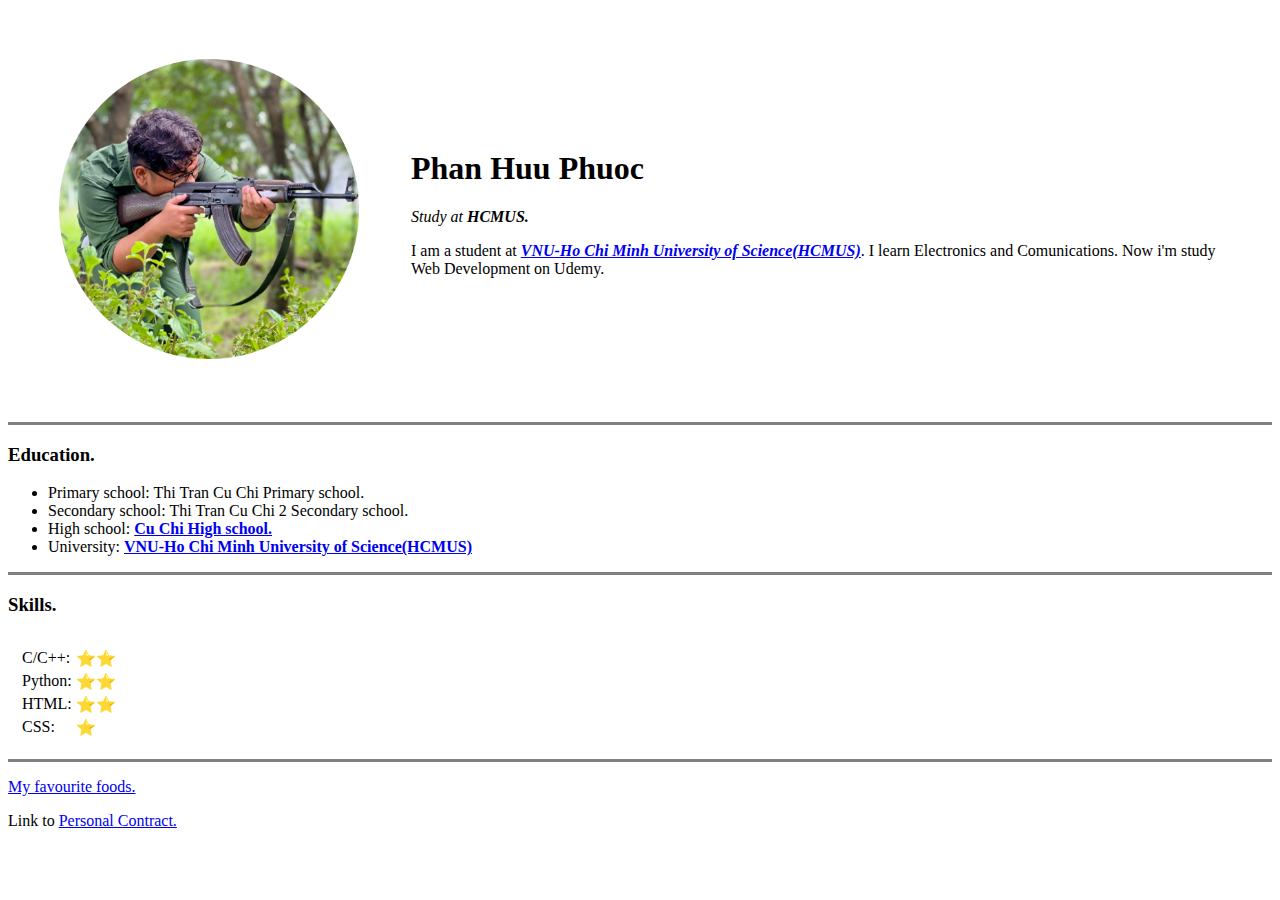
==== index.html @ dd3e1162 "Rename Index.html to index.html" ====
<!DOCTYPE html>
<html lang="en">
<head>
    <meta charset="UTF-8">
    <meta http-equiv="X-UA-Compatible" content="IE=chrome">
    <meta name="viewport" content="width=device-width, initial-scale=1.0">
    <title>	🧑‍💻Phuoc'c Personal Site.</title>
</head>

<body>
    <table cellspacing="50">
        <tr>
            <td><img src="Image/Phuoc.png" alt="Phuoc profile image" width="300" height="300"></td>
            <td>
                <h1>Phan Huu Phuoc</h1>
                <p><em>Study at <strong>HCMUS.</strong> </em></p>
                <p>I am a student at <em><strong><a href="https://www.hcmus.edu.vn/">VNU-Ho Chi Minh University of Science(HCMUS)</a></strong></em>. I learn
                Electronics and Comunications. Now i'm study Web Development on Udemy.</p>
            </td>
        </tr>
    </table>
    <hr size="3" noshade="">
    <h3><strong>Education.</strong></h3>
    <ul>
        <li>Primary school: Thi Tran Cu Chi Primary school. </li>
        <li>Secondary school: Thi Tran Cu Chi 2 Secondary school.</li>
        <li>High school: <strong><a href="https://thptcuchi.hcm.edu.vn/">Cu Chi High school.</a></strong></li>
        <li>University: <strong><a href="https://www.hcmus.edu.vn/">VNU-Ho Chi Minh University of Science(HCMUS)</a></strong></li>
    </ul>
    <hr size="3" noshade="">
    <h3>Skills.</h3>
    <table cellspacing="10">
        <tr>
            <td>
                <table>
                    <tr>
                        <td>C/C++:</td>
                        <td>⭐⭐</td>
                    </tr>
                    <tr>
                        <td>Python:</td>
                        <td>⭐⭐</td>
                    </tr>
                    <tr>
                        <td>HTML:</td>
                        <td>⭐⭐</td>
                    </tr>
                    <tr>
                        <td>CSS:</td>
                        <td>⭐</td>
                    </tr>
                </table>
            </td>
        </tr>
    </table>
    <hr size="3" noshade>
    <p><a href="Favouritefood.html"> My favourite foods.</a></p>
        <p>Link to <a href="PersonalContract.html">Personal Contract.</a></p>
</body>

</html>
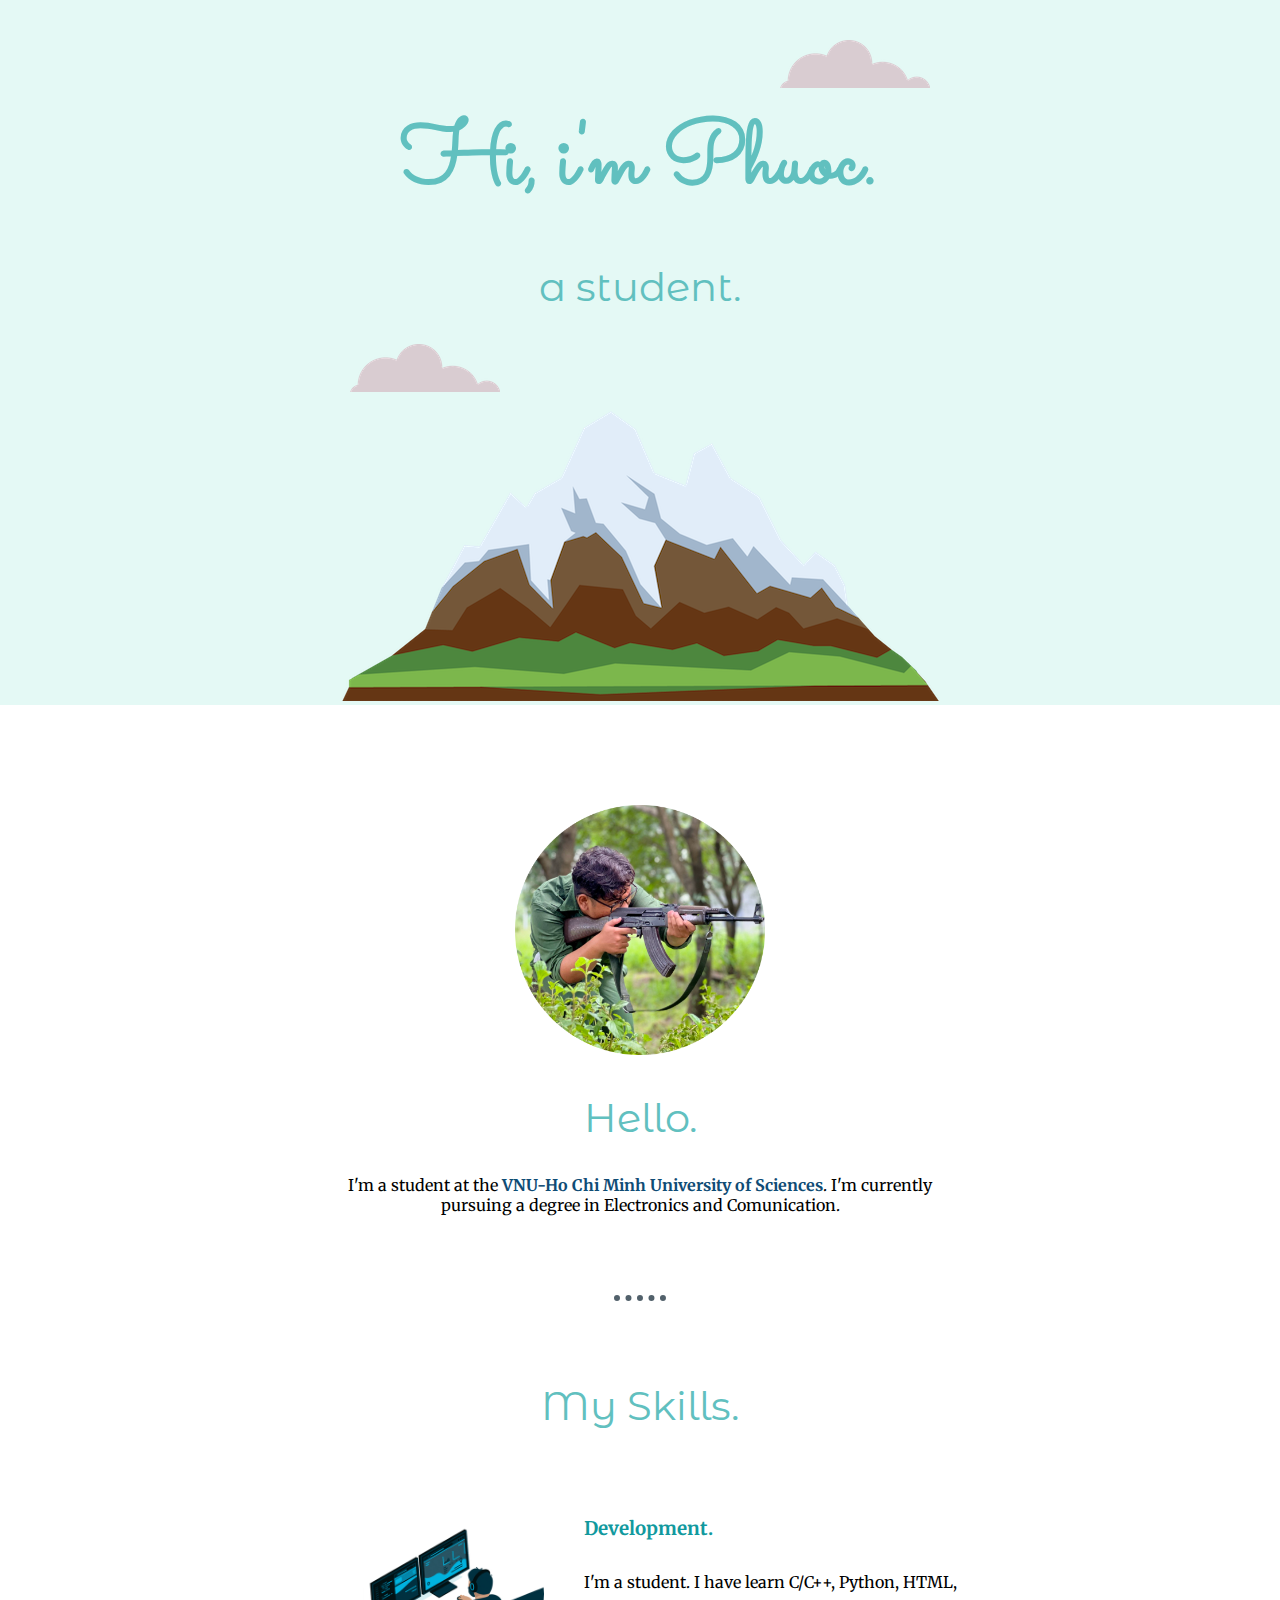
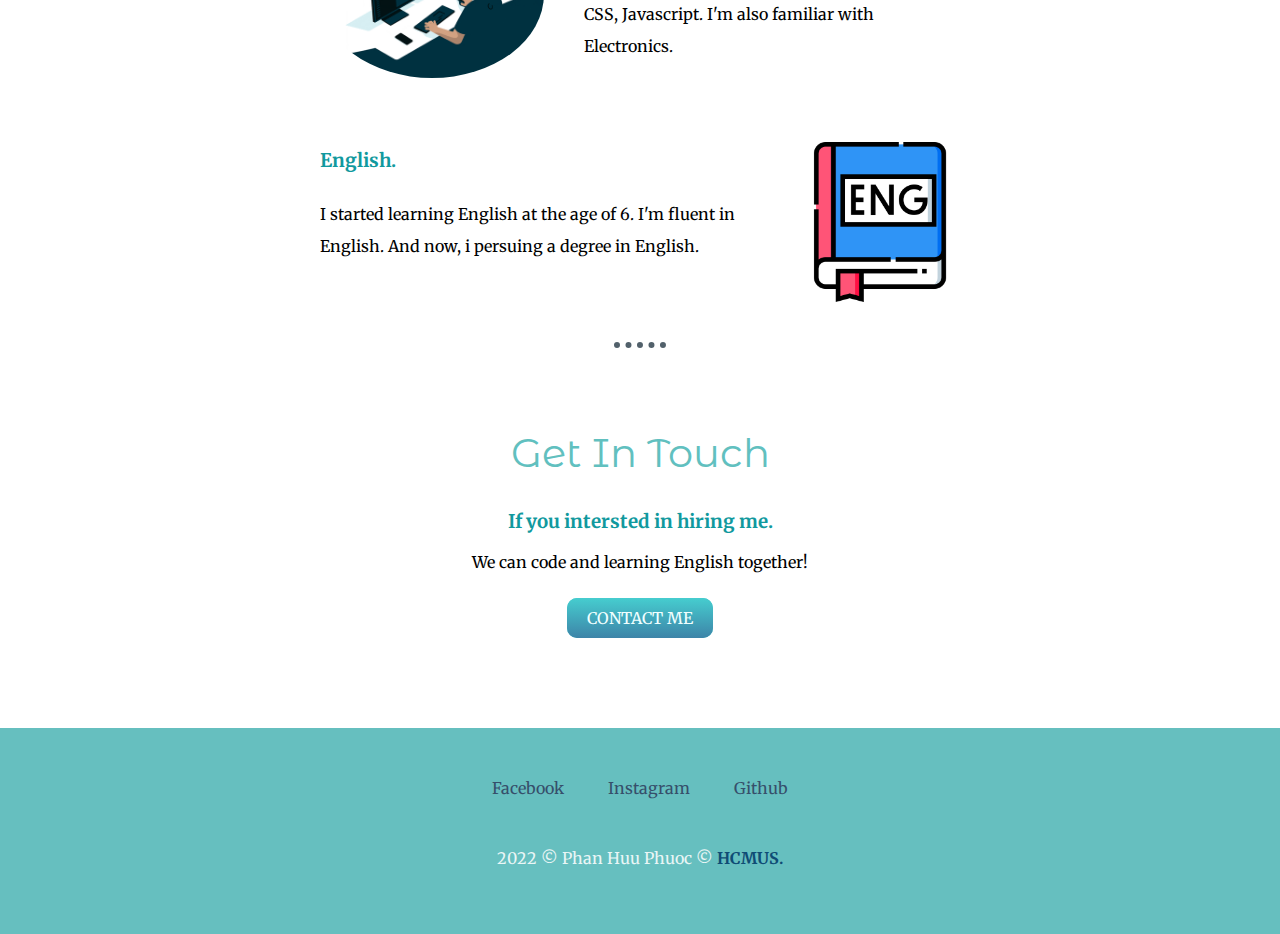
==== commit f8a1e520: "Update new Personal Site." ====
--- a/index.html
+++ b/index.html
@@ -1,61 +1,78 @@
 <!DOCTYPE html>
 <html lang="en">
+
 <head>
     <meta charset="UTF-8">
-    <meta http-equiv="X-UA-Compatible" content="IE=chrome">
+    <meta http-equiv="X-UA-Compatible" content="IE=edge">
     <meta name="viewport" content="width=device-width, initial-scale=1.0">
-    <title>	🧑‍💻Phuoc'c Personal Site.</title>
+    <title>Phan Huu Phuoc</title>
+    <link rel="stylesheet" href="css/styles.css">
+    <link rel="apple-touch-icon" sizes="180x180" href="favicon_io/android-chrome-192x192.png">
+    <link rel="icon" type="image/png" sizes="32x32" href="favicon_io/favicon-32x32.png">
+    <link rel="icon" type="image/png" sizes="16x16" href="favicon_io/favicon-16x16.png">
+    <link rel="manifest" href="/site.webmanifest">
+    <link rel="preconnect" href="https://fonts.googleapis.com">
+    <link rel="preconnect" href="https://fonts.gstatic.com" crossorigin>
+    <link
+        href="https://fonts.googleapis.com/css2?family=Merriweather&family=Oleo+Script+Swash+Caps&family=Righteous&family=Sacramento&display=swap"
+        rel="stylesheet">
+    <link href="https://fonts.googleapis.com/css2?family=Montserrat+Alternates&display=swap" rel="stylesheet">
 </head>
 
 <body>
-    <table cellspacing="50">
-        <tr>
-            <td><img src="Image/Phuoc.png" alt="Phuoc profile image" width="300" height="300"></td>
-            <td>
-                <h1>Phan Huu Phuoc</h1>
-                <p><em>Study at <strong>HCMUS.</strong> </em></p>
-                <p>I am a student at <em><strong><a href="https://www.hcmus.edu.vn/">VNU-Ho Chi Minh University of Science(HCMUS)</a></strong></em>. I learn
-                Electronics and Comunications. Now i'm study Web Development on Udemy.</p>
-            </td>
-        </tr>
-    </table>
-    <hr size="3" noshade="">
-    <h3><strong>Education.</strong></h3>
-    <ul>
-        <li>Primary school: Thi Tran Cu Chi Primary school. </li>
-        <li>Secondary school: Thi Tran Cu Chi 2 Secondary school.</li>
-        <li>High school: <strong><a href="https://thptcuchi.hcm.edu.vn/">Cu Chi High school.</a></strong></li>
-        <li>University: <strong><a href="https://www.hcmus.edu.vn/">VNU-Ho Chi Minh University of Science(HCMUS)</a></strong></li>
-    </ul>
-    <hr size="3" noshade="">
-    <h3>Skills.</h3>
-    <table cellspacing="10">
-        <tr>
-            <td>
-                <table>
-                    <tr>
-                        <td>C/C++:</td>
-                        <td>⭐⭐</td>
-                    </tr>
-                    <tr>
-                        <td>Python:</td>
-                        <td>⭐⭐</td>
-                    </tr>
-                    <tr>
-                        <td>HTML:</td>
-                        <td>⭐⭐</td>
-                    </tr>
-                    <tr>
-                        <td>CSS:</td>
-                        <td>⭐</td>
-                    </tr>
-                </table>
-            </td>
-        </tr>
-    </table>
-    <hr size="3" noshade>
-    <p><a href="Favouritefood.html"> My favourite foods.</a></p>
-        <p>Link to <a href="PersonalContract.html">Personal Contract.</a></p>
+    <div class="top-container">
+        <img class="top-cloud" src="images/cloud.png" alt="clound-img">
+        <h1 class="name">Hi, i'm Phuoc.</h1>
+        <h2 class="stu">a student.</h2>
+        <img class="bottom-cloud" src="images/cloud.png" alt="clound-img">
+        <img class="mountain" src="images/mountain.png" alt="mountain-img">
+    </div>
+    <div class="middle-container">
+        <div class="profile">
+            <img src="images/Phuoc.png" alt="Face" width="250" height="250">
+            <h2>Hello.</h2>
+            <p class="introduce">
+                I'm a student at the <a href="https://www.hcmus.edu.vn/" style="color: #0F4C75; text-decoration: none;">
+                    <strong>VNU-Ho Chi Minh University of
+                        Sciences</strong></a>. I'm currently pursuing a degree in Electronics and Comunication.
+            </p>
+        </div>
+        <hr>
+        <div class="skills">
+            <h2>My Skills.</h2>
+            <div class="skill-row">
+                <img class="coding" src="images/coding.gif" alt="coding">
+                <h3>Development.</h3>
+                <p>
+                    I'm a student. I have learn C/C++, Python, HTML, CSS, Javascript. I'm also familiar with
+                    Electronics.
+                </p>
+            </div>
+            <div class="skill-row">
+                <img class="eng" src="images/eng.png" alt="eng">
+                <h3>English.</h3>
+                <p class="eng-cont">
+                    I started learning English at the age of 6. I'm fluent in English. And now, i persuing a degree in
+                    English.
+                </p>
+            </div>
+        </div>
+        <hr>
+        <div class="contact-me">
+            <h2>Get In Touch</h2>
+            <h3>If you intersted in hiring me.</h3>
+            <p>We can code and learning English together!</p><br>
+            <a class="btn" href="mailto:hphuoc578@email.com">CONTACT ME</a>
+        </div>
+    </div>
+    <div class="bottom-container">
+        <a class="footer-link" href="https://www.facebook.com/hphuoc578/">Facebook</a>
+        <a class="footer-link" href="https://www.instagram.com/phuo_cpha.n/">Instagram</a>
+        <a class="footer-link" href="https://github.com/Phuoc2003">Github</a>
+        <p class="copyright"">2022 © Phan Huu Phuoc © <strong><a href=" https://www.hcmus.edu.vn/"
+            style="text-decoration: none; color: #0F4C75">HCMUS.</a></strong></p>
+    </div>
+
 </body>
 
-</html>
+</html>--- a/css/styles.css
+++ b/css/styles.css
@@ -0,0 +1,122 @@
+body {
+    margin: 0;
+    text-align: center;
+    font-family: 'Merriweather', serif;
+}
+
+h1 {
+    margin: 0 auto;
+    font-family: 'Sacramento', cursive;
+    font-size: 5.526rem;
+}
+
+h2 {
+    font-family: 'Montserrat Alternates', sans-serif;
+    font-size: 2.5rem;
+    font-weight: normal;
+}
+
+h1,
+h2 {
+    color: #61C0BF;
+}
+
+h3,
+.footer-link,
+.btn {
+    color: #11999E;
+}
+
+hr {
+    margin: 80px auto;
+    border-style: dotted;
+    height: 0px;
+    width: 4%;
+    border-width: 6px 0 0 0;
+    border-color: #52616B;
+
+}
+
+.top-container {
+    padding-top: 100px;
+    position: relative;
+    background-color: #E4F9F5;
+}
+
+.top-cloud {
+    position: absolute;
+    right: 350px;
+    top: 40px;
+}
+
+.bottom-cloud {
+    position: absolute;
+    left: 350px;
+}
+
+.mountain {
+    position: relative;
+    top: auto;
+    right: auto;
+    bottom: 0px;
+}
+
+.middle-container {
+    margin: 100px auto;
+}
+
+.introduce {
+    width: 50%;
+    margin: 0px auto;
+}
+
+.coding {
+    border-radius: 100%;
+    width: 35%;
+    float: left;
+    margin-right: 40px;
+}
+
+.eng {
+    width: 25%;
+    float: right;
+    margin-left: 40px;
+}
+
+.skill-row {
+    line-height: 2;
+    text-align: left;
+    width: 50%;
+    margin: 80px auto;
+}
+
+.btn {
+    background: #46CDCF;
+    background-image: -webkit-linear-gradient(top, #46CDCF, #3D84A8);
+    background-image: -moz-linear-gradient(top, #46CDCF, #3D84A8);
+    background-image: -ms-linear-gradient(top, #46CDCF, #3D84A8);
+    background-image: -o-linear-gradient(top, #46CDCF, #3D84A8);
+    background-image: linear-gradient(to bottom, #46CDCF, #3D84A8);
+    border-radius: 10px;
+    color: azure;
+    padding: 10px 20px 10px 20px;
+    text-decoration: none;
+}
+
+.bottom-container {
+    padding-top: 50px;
+    padding-bottom: 50px;
+    ;
+    background-color: #66BFBF;
+}
+
+.footer-link {
+    color: #364F6B;
+    margin: 0 20px 0 20px;
+    text-decoration: none;
+}
+
+.copyright {
+    margin-top: 50px;
+    color: #EAF6F6;
+}